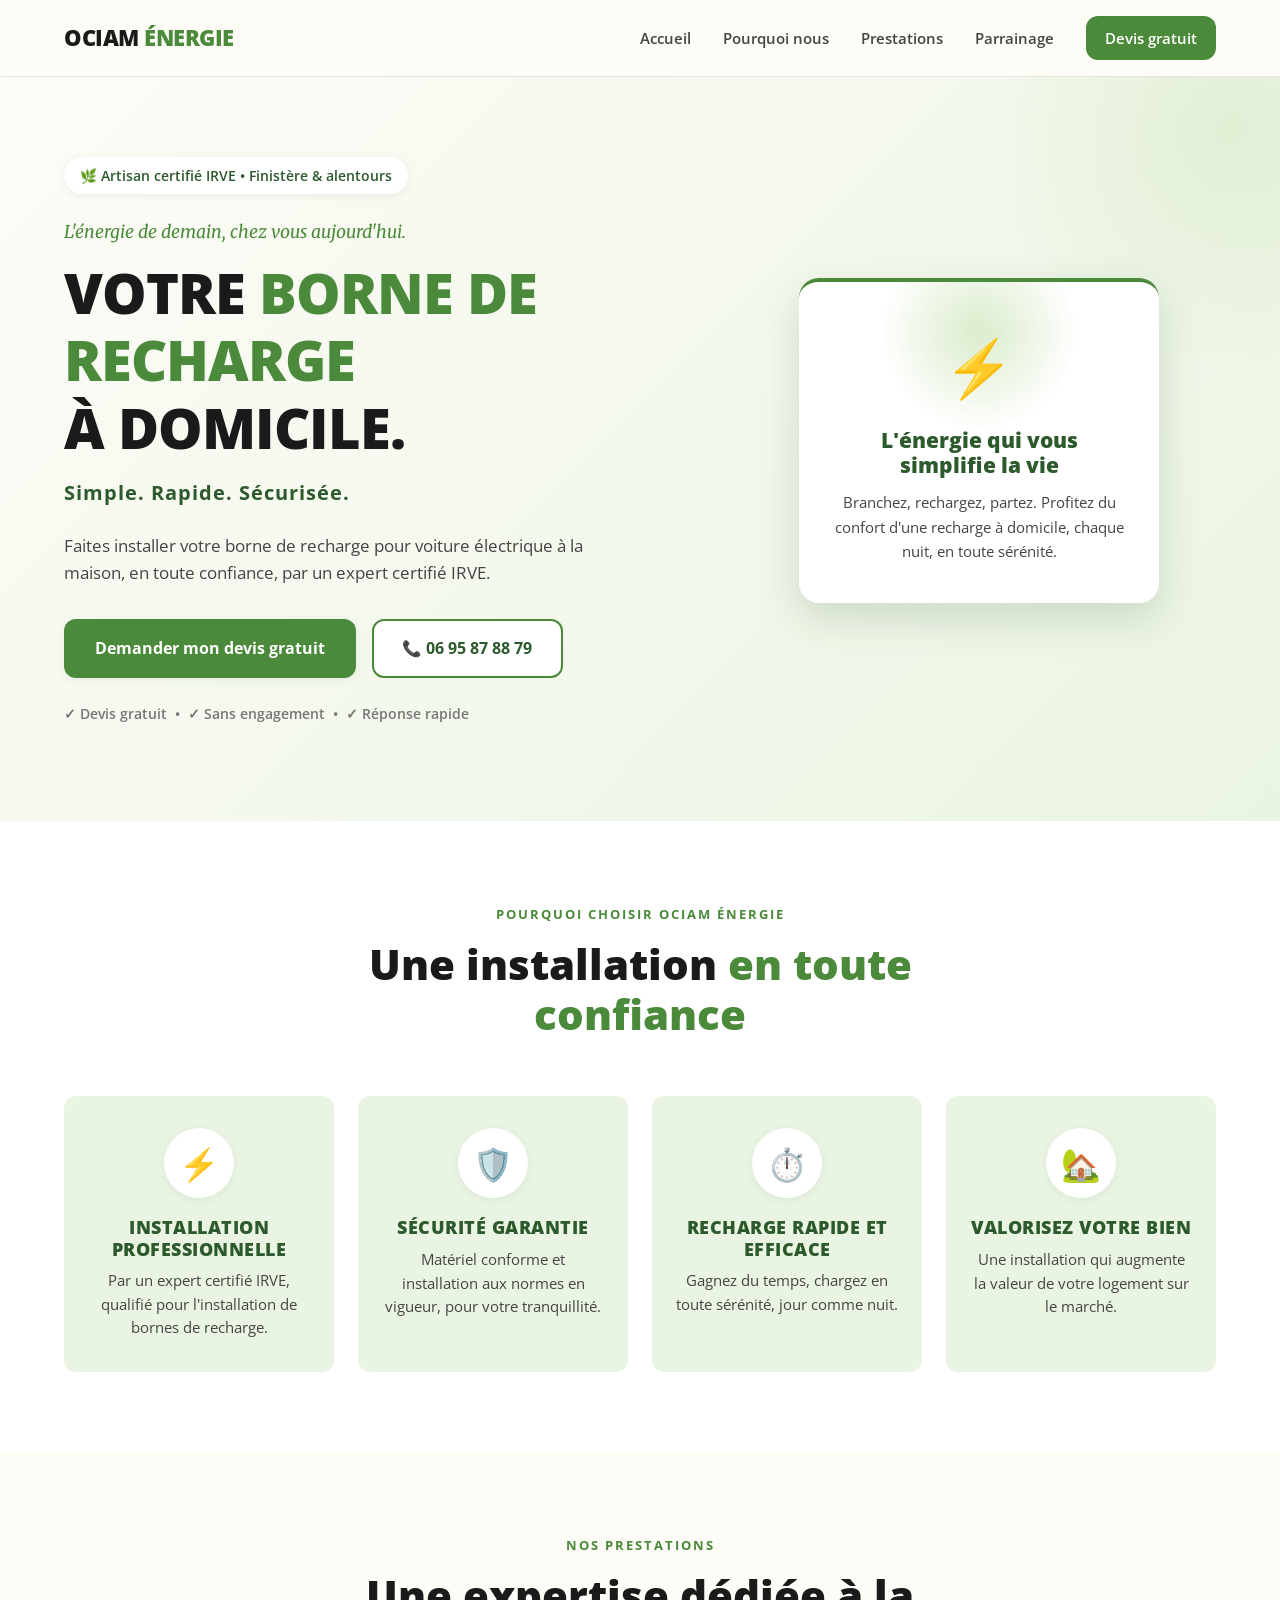
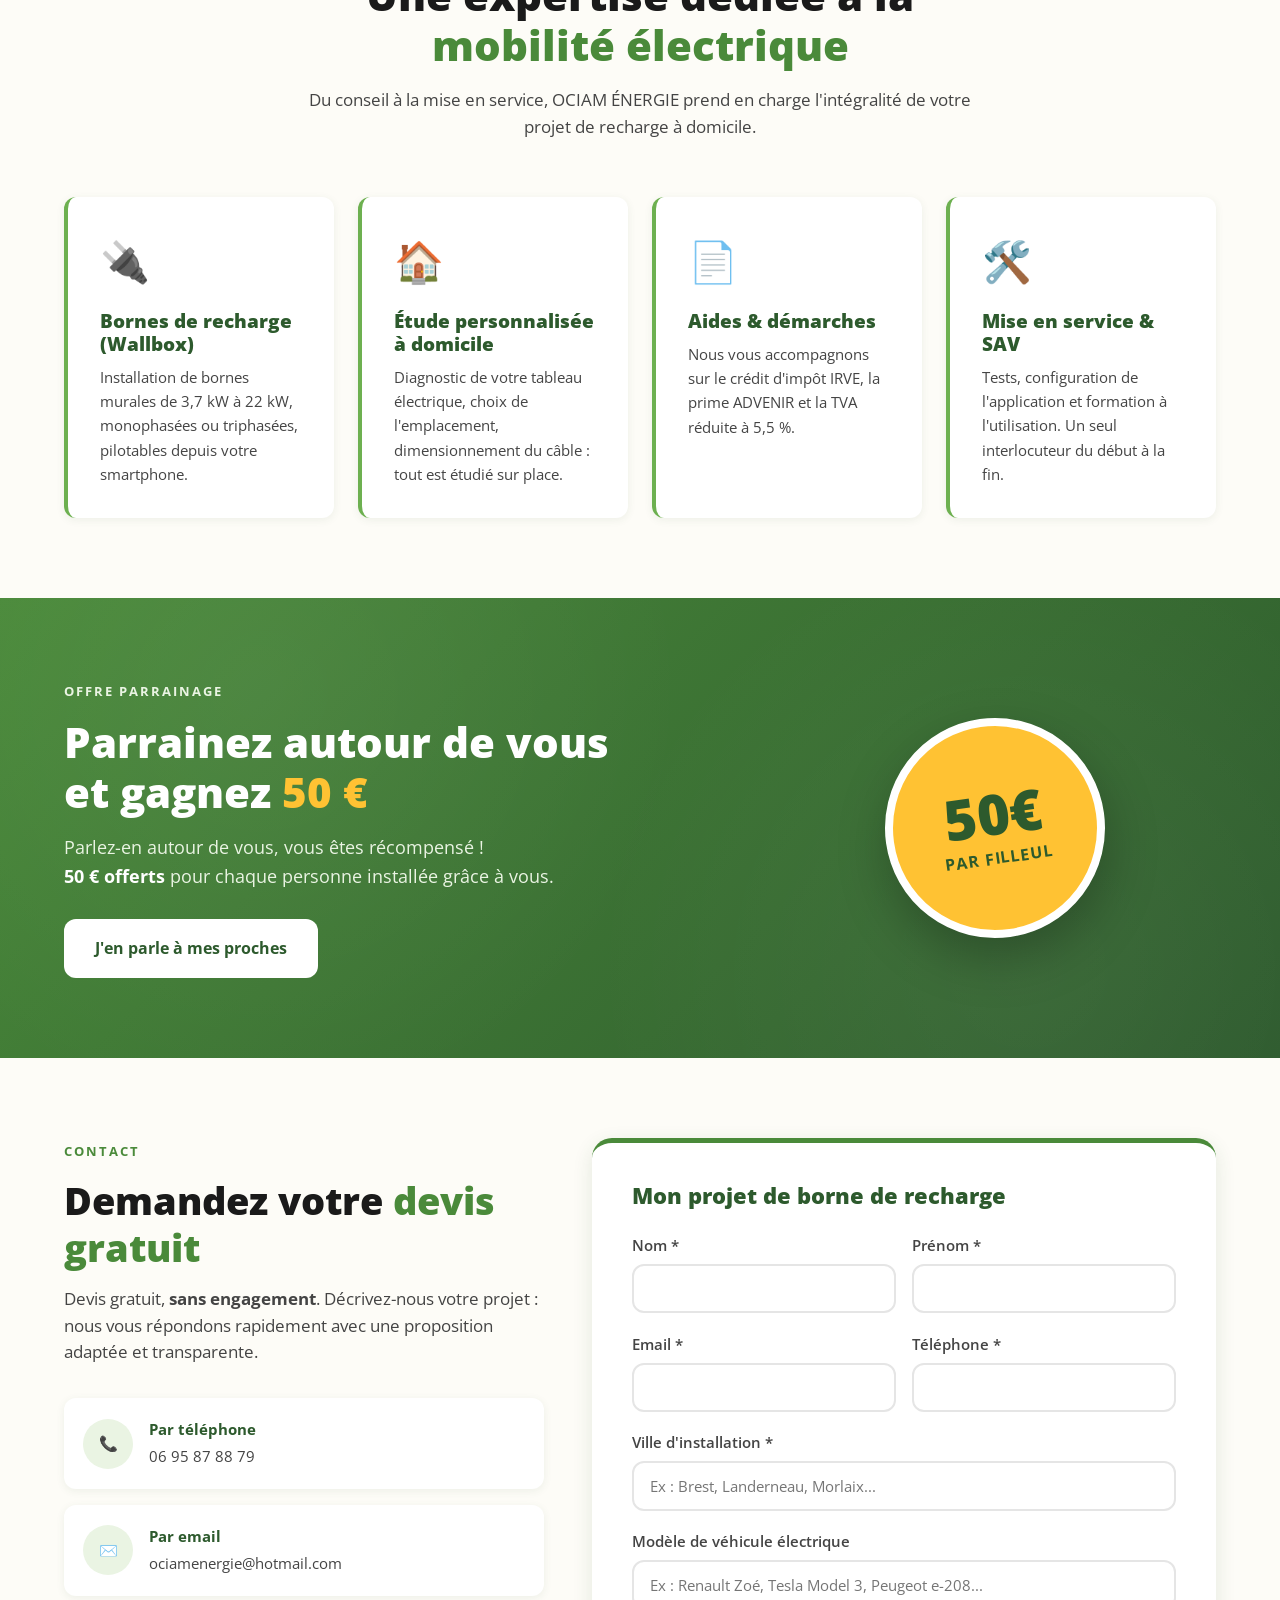
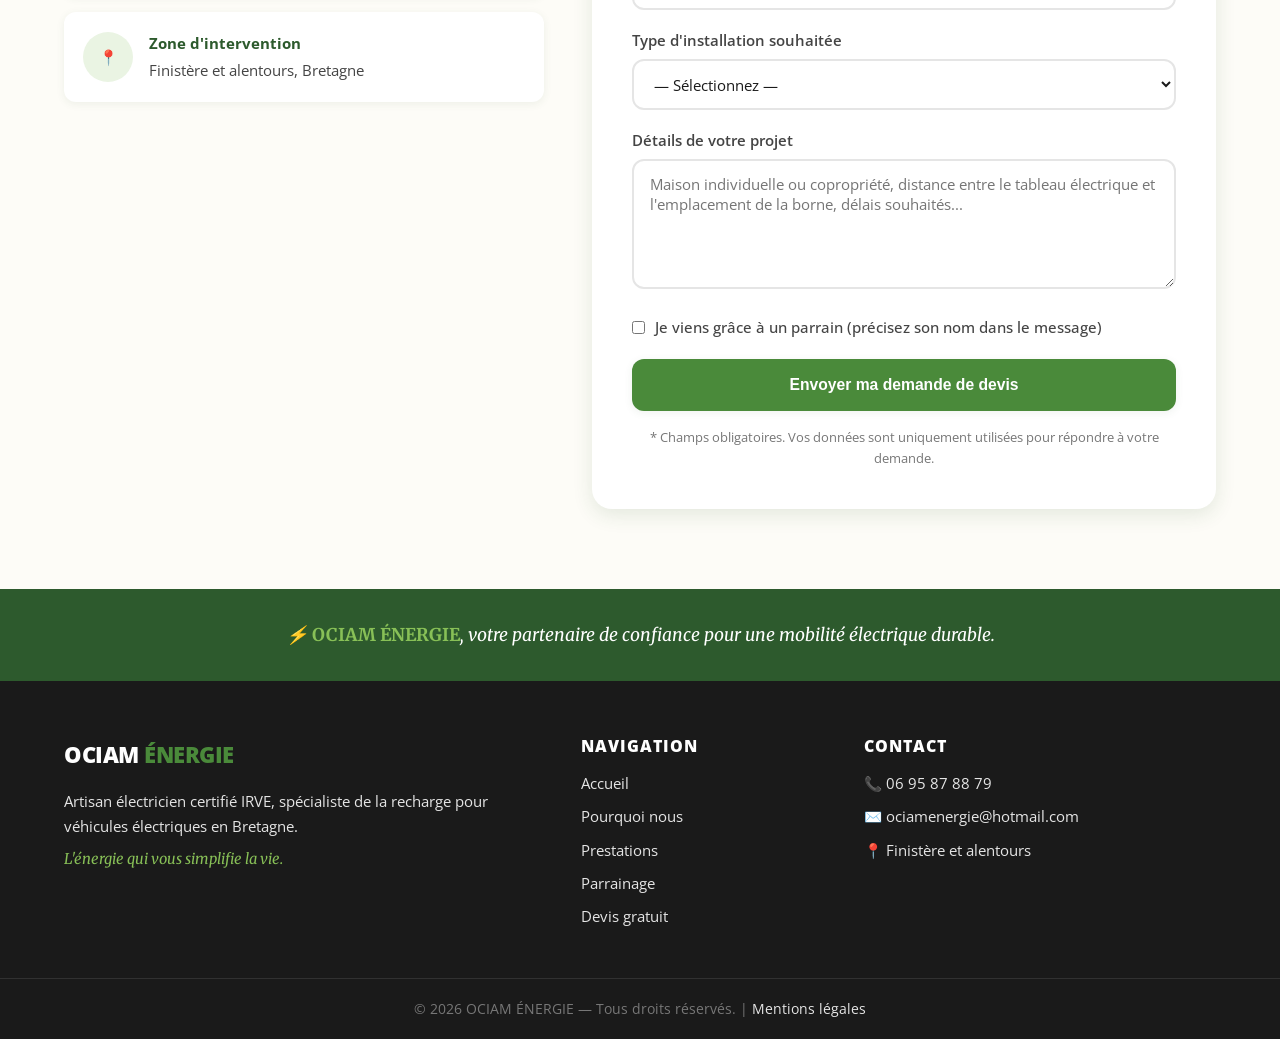
==== index.html @ 4a91a710 "Création du site vitrine OCIAM ÉNERGIE Site one-page pour l'artisan électricien spécialisé bornes de" ====
<!DOCTYPE html>
<html lang="fr">
<head>
    <meta charset="UTF-8">
    <meta name="viewport" content="width=device-width, initial-scale=1.0">
    <title>OCIAM ÉNERGIE - Installation de bornes de recharge à domicile | Finistère</title>
    <meta name="description" content="OCIAM ÉNERGIE, artisan électricien certifié IRVE en Bretagne (Finistère). Installation de bornes de recharge pour véhicules électriques à domicile. Devis gratuit sans engagement.">
    <meta name="keywords" content="borne de recharge, voiture électrique, IRVE, électricien, Bretagne, Finistère, particulier, installation, devis, OCIAM">
    <link rel="stylesheet" href="styles.css">
    <link rel="preconnect" href="https://fonts.googleapis.com">
    <link rel="preconnect" href="https://fonts.gstatic.com" crossorigin>
    <link href="https://fonts.googleapis.com/css2?family=Merriweather:ital,wght@0,700;1,400&family=Open+Sans:wght@400;600;700;800&display=swap" rel="stylesheet">
</head>
<body>

    <header class="header">
        <div class="container header-container">
            <a href="#accueil" class="logo">
                <span class="logo-text">OCIAM <span class="logo-accent">ÉNERGIE</span></span>
            </a>
            <nav class="nav">
                <a href="#accueil">Accueil</a>
                <a href="#avantages">Pourquoi nous</a>
                <a href="#services">Prestations</a>
                <a href="#parrainage">Parrainage</a>
                <a href="#devis" class="nav-cta">Devis gratuit</a>
            </nav>
        </div>
    </header>

    <section id="accueil" class="hero">
        <div class="container hero-container">
            <div class="hero-content">
                <span class="hero-tag">🌿 Artisan certifié IRVE • Finistère & alentours</span>
                <p class="hero-baseline">L'énergie de demain, chez vous aujourd'hui.</p>
                <h1>Votre <span class="highlight">borne de recharge</span><br>à domicile.</h1>
                <p class="hero-tagline"><strong>Simple. Rapide. Sécurisée.</strong></p>
                <p class="hero-subtitle">
                    Faites installer votre borne de recharge pour voiture électrique
                    à la maison, en toute confiance, par un expert certifié IRVE.
                </p>
                <div class="hero-buttons">
                    <a href="#devis" class="btn btn-primary">Demander mon devis gratuit</a>
                    <a href="tel:+33695878879" class="btn btn-secondary">📞 06 95 87 88 79</a>
                </div>
                <p class="hero-note">✓ Devis gratuit &nbsp;•&nbsp; ✓ Sans engagement &nbsp;•&nbsp; ✓ Réponse rapide</p>
            </div>
            <div class="hero-visual">
                <div class="hero-card">
                    <div class="hero-card-glow"></div>
                    <div class="hero-card-icon">⚡</div>
                    <h3>L'énergie qui vous simplifie la vie</h3>
                    <p>Branchez, rechargez, partez. Profitez du confort d'une recharge à domicile, chaque nuit, en toute sérénité.</p>
                </div>
            </div>
        </div>
    </section>

    <section id="avantages" class="avantages">
        <div class="container">
            <div class="section-header">
                <span class="section-overline">Pourquoi choisir OCIAM ÉNERGIE</span>
                <h2>Une installation <span class="highlight">en toute confiance</span></h2>
            </div>
            <div class="avantages-grid">
                <article class="avantage-card">
                    <div class="avantage-icon">⚡</div>
                    <h3>Installation professionnelle</h3>
                    <p>Par un expert certifié IRVE, qualifié pour l'installation de bornes de recharge.</p>
                </article>
                <article class="avantage-card">
                    <div class="avantage-icon">🛡️</div>
                    <h3>Sécurité garantie</h3>
                    <p>Matériel conforme et installation aux normes en vigueur, pour votre tranquillité.</p>
                </article>
                <article class="avantage-card">
                    <div class="avantage-icon">⏱️</div>
                    <h3>Recharge rapide et efficace</h3>
                    <p>Gagnez du temps, chargez en toute sérénité, jour comme nuit.</p>
                </article>
                <article class="avantage-card">
                    <div class="avantage-icon">🏡</div>
                    <h3>Valorisez votre bien</h3>
                    <p>Une installation qui augmente la valeur de votre logement sur le marché.</p>
                </article>
            </div>
        </div>
    </section>

    <section id="services" class="services">
        <div class="container">
            <div class="section-header">
                <span class="section-overline">Nos prestations</span>
                <h2>Une expertise dédiée à la <span class="highlight">mobilité électrique</span></h2>
                <p>Du conseil à la mise en service, OCIAM ÉNERGIE prend en charge l'intégralité de votre projet de recharge à domicile.</p>
            </div>

            <div class="services-grid">
                <article class="service-card">
                    <div class="service-icon">🔌</div>
                    <h3>Bornes de recharge (Wallbox)</h3>
                    <p>Installation de bornes murales de 3,7 kW à 22 kW, monophasées ou triphasées, pilotables depuis votre smartphone.</p>
                </article>
                <article class="service-card">
                    <div class="service-icon">🏠</div>
                    <h3>Étude personnalisée à domicile</h3>
                    <p>Diagnostic de votre tableau électrique, choix de l'emplacement, dimensionnement du câble : tout est étudié sur place.</p>
                </article>
                <article class="service-card">
                    <div class="service-icon">📄</div>
                    <h3>Aides & démarches</h3>
                    <p>Nous vous accompagnons sur le crédit d'impôt IRVE, la prime ADVENIR et la TVA réduite à 5,5 %.</p>
                </article>
                <article class="service-card">
                    <div class="service-icon">🛠️</div>
                    <h3>Mise en service & SAV</h3>
                    <p>Tests, configuration de l'application et formation à l'utilisation. Un seul interlocuteur du début à la fin.</p>
                </article>
            </div>
        </div>
    </section>

    <section id="parrainage" class="parrainage">
        <div class="container parrainage-container">
            <div class="parrainage-content">
                <span class="section-overline light">Offre parrainage</span>
                <h2>Parrainez autour de vous<br>et gagnez <span class="highlight-yellow">50 €</span></h2>
                <p>Parlez-en autour de vous, vous êtes récompensé !<br>
                   <strong>50 € offerts</strong> pour chaque personne installée grâce à vous.</p>
                <a href="#devis" class="btn btn-light">J'en parle à mes proches</a>
            </div>
            <div class="parrainage-badge">
                <div class="badge-circle">
                    <span class="badge-amount">50€</span>
                    <span class="badge-label">par filleul</span>
                </div>
            </div>
        </div>
    </section>

    <section id="devis" class="devis">
        <div class="container devis-container">
            <div class="devis-info">
                <span class="section-overline">Contact</span>
                <h2>Demandez votre <span class="highlight">devis gratuit</span></h2>
                <p>Devis gratuit, <strong>sans engagement</strong>. Décrivez-nous votre projet : nous vous répondons rapidement avec une proposition adaptée et transparente.</p>

                <div class="contact-direct">
                    <a href="tel:+33695878879" class="contact-line">
                        <span class="contact-icon">📞</span>
                        <div>
                            <strong>Par téléphone</strong>
                            <span>06 95 87 88 79</span>
                        </div>
                    </a>
                    <a href="mailto:ociamenergie@hotmail.com" class="contact-line">
                        <span class="contact-icon">✉️</span>
                        <div>
                            <strong>Par email</strong>
                            <span>ociamenergie@hotmail.com</span>
                        </div>
                    </a>
                    <div class="contact-line">
                        <span class="contact-icon">📍</span>
                        <div>
                            <strong>Zone d'intervention</strong>
                            <span>Finistère et alentours, Bretagne</span>
                        </div>
                    </div>
                </div>
            </div>

            <form class="devis-form" action="https://formspree.io/f/VOTRE_ID_FORMSPREE" method="POST">
                <h3>Mon projet de borne de recharge</h3>

                <div class="form-row">
                    <div class="form-group">
                        <label for="nom">Nom *</label>
                        <input type="text" id="nom" name="nom" required>
                    </div>
                    <div class="form-group">
                        <label for="prenom">Prénom *</label>
                        <input type="text" id="prenom" name="prenom" required>
                    </div>
                </div>

                <div class="form-row">
                    <div class="form-group">
                        <label for="email">Email *</label>
                        <input type="email" id="email" name="email" required>
                    </div>
                    <div class="form-group">
                        <label for="telephone">Téléphone *</label>
                        <input type="tel" id="telephone" name="telephone" required>
                    </div>
                </div>

                <div class="form-group">
                    <label for="ville">Ville d'installation *</label>
                    <input type="text" id="ville" name="ville" placeholder="Ex : Brest, Landerneau, Morlaix..." required>
                </div>

                <div class="form-group">
                    <label for="vehicule">Modèle de véhicule électrique</label>
                    <input type="text" id="vehicule" name="vehicule" placeholder="Ex : Renault Zoé, Tesla Model 3, Peugeot e-208...">
                </div>

                <div class="form-group">
                    <label for="type">Type d'installation souhaitée</label>
                    <select id="type" name="type">
                        <option value="">— Sélectionnez —</option>
                        <option value="wallbox">Borne murale (wallbox)</option>
                        <option value="prise">Prise renforcée</option>
                        <option value="solaire">Couplage solaire / photovoltaïque</option>
                        <option value="ne-sais-pas">Je ne sais pas, conseillez-moi</option>
                    </select>
                </div>

                <div class="form-group">
                    <label for="message">Détails de votre projet</label>
                    <textarea id="message" name="message" rows="5" placeholder="Maison individuelle ou copropriété, distance entre le tableau électrique et l'emplacement de la borne, délais souhaités..."></textarea>
                </div>

                <div class="form-group form-check">
                    <input type="checkbox" id="parrainage" name="parrainage">
                    <label for="parrainage">Je viens grâce à un parrain (précisez son nom dans le message)</label>
                </div>

                <button type="submit" class="btn btn-primary btn-block">Envoyer ma demande de devis</button>
                <p class="form-note">* Champs obligatoires. Vos données sont uniquement utilisées pour répondre à votre demande.</p>
            </form>
        </div>
    </section>

    <section class="signature">
        <div class="container">
            <p>⚡ <strong>OCIAM ÉNERGIE</strong>, votre partenaire de confiance pour une mobilité électrique durable.</p>
        </div>
    </section>

    <footer class="footer">
        <div class="container footer-container">
            <div class="footer-brand">
                <a href="#accueil" class="logo">
                    <span class="logo-text">OCIAM <span class="logo-accent">ÉNERGIE</span></span>
                </a>
                <p>Artisan électricien certifié IRVE, spécialiste de la recharge pour véhicules électriques en Bretagne.</p>
                <p class="footer-baseline"><em>L'énergie qui vous simplifie la vie.</em></p>
            </div>
            <div class="footer-col">
                <h4>Navigation</h4>
                <a href="#accueil">Accueil</a>
                <a href="#avantages">Pourquoi nous</a>
                <a href="#services">Prestations</a>
                <a href="#parrainage">Parrainage</a>
                <a href="#devis">Devis gratuit</a>
            </div>
            <div class="footer-col">
                <h4>Contact</h4>
                <a href="tel:+33695878879">📞 06 95 87 88 79</a>
                <a href="mailto:ociamenergie@hotmail.com">✉️ ociamenergie@hotmail.com</a>
                <span>📍 Finistère et alentours</span>
            </div>
        </div>
        <div class="footer-bottom">
            <div class="container">
                <p>© <span id="year"></span> OCIAM ÉNERGIE — Tous droits réservés. | <a href="#">Mentions légales</a></p>
            </div>
        </div>
    </footer>

    <script>
        document.getElementById('year').textContent = new Date().getFullYear();

        document.querySelectorAll('a[href^="#"]').forEach(anchor => {
            anchor.addEventListener('click', function (e) {
                const target = document.querySelector(this.getAttribute('href'));
                if (target) {
                    e.preventDefault();
                    target.scrollIntoView({ behavior: 'smooth', block: 'start' });
                }
            });
        });
    </script>
</body>
</html>
---- styles.css ----
/* ============================================
   OCIAM ÉNERGIE - Feuille de style
   Palette inspirée de la pub : vert nature & blanc
   ============================================ */

:root {
    --green-dark: #2d5a2d;
    --green: #4a8a3a;
    --green-light: #6db050;
    --green-pale: #eaf4e3;
    --green-accent: #88c057;
    --yellow: #ffc233;
    --dark: #1a1a1a;
    --gray-dark: #444;
    --gray: #777;
    --gray-light: #e5e5e5;
    --bg: #fdfcf7;
    --white: #ffffff;
    --shadow-sm: 0 2px 8px rgba(45, 90, 45, 0.08);
    --shadow-md: 0 6px 20px rgba(45, 90, 45, 0.12);
    --shadow-lg: 0 15px 40px rgba(45, 90, 45, 0.18);
    --radius: 12px;
    --radius-lg: 20px;
    --transition: 0.25s ease;
}

* {
    margin: 0;
    padding: 0;
    box-sizing: border-box;
}

html {
    scroll-behavior: smooth;
}

body {
    font-family: 'Open Sans', -apple-system, BlinkMacSystemFont, sans-serif;
    color: var(--dark);
    background: var(--bg);
    line-height: 1.6;
    -webkit-font-smoothing: antialiased;
}

.container {
    max-width: 1200px;
    margin: 0 auto;
    padding: 0 1.5rem;
}

h1, h2, h3, h4 {
    font-family: 'Open Sans', sans-serif;
    font-weight: 800;
    line-height: 1.2;
    color: var(--dark);
}

a {
    color: var(--green);
    text-decoration: none;
    transition: color var(--transition);
}

.highlight {
    color: var(--green);
}

.highlight-yellow {
    color: var(--yellow);
}

.section-overline {
    display: inline-block;
    text-transform: uppercase;
    letter-spacing: 2px;
    font-size: 0.8rem;
    font-weight: 700;
    color: var(--green);
    margin-bottom: 1rem;
}

.section-overline.light {
    color: var(--green-pale);
}

/* ============ BUTTONS ============ */
.btn {
    display: inline-block;
    padding: 0.95rem 1.8rem;
    border-radius: var(--radius);
    font-weight: 700;
    font-size: 0.98rem;
    text-decoration: none;
    cursor: pointer;
    transition: all var(--transition);
    border: 2px solid transparent;
    text-align: center;
}

.btn-primary {
    background: var(--green);
    color: var(--white);
    box-shadow: var(--shadow-sm);
}

.btn-primary:hover {
    background: var(--green-dark);
    transform: translateY(-2px);
    box-shadow: var(--shadow-md);
    color: var(--white);
}

.btn-secondary {
    background: var(--white);
    color: var(--green-dark);
    border-color: var(--green);
}

.btn-secondary:hover {
    background: var(--green-pale);
    transform: translateY(-2px);
}

.btn-light {
    background: var(--white);
    color: var(--green-dark);
}

.btn-light:hover {
    background: var(--bg);
    transform: translateY(-2px);
}

.btn-block {
    display: block;
    width: 100%;
}

/* ============ HEADER ============ */
.header {
    position: sticky;
    top: 0;
    z-index: 100;
    background: rgba(253, 252, 247, 0.95);
    backdrop-filter: blur(10px);
    border-bottom: 1px solid var(--gray-light);
}

.header-container {
    display: flex;
    justify-content: space-between;
    align-items: center;
    padding-top: 1rem;
    padding-bottom: 1rem;
}

.logo {
    display: flex;
    align-items: center;
    gap: 0.5rem;
    text-decoration: none;
    color: var(--dark);
}

.logo-text {
    font-size: 1.4rem;
    font-weight: 800;
    letter-spacing: -0.5px;
}

.logo-accent {
    color: var(--green);
}

.nav {
    display: flex;
    align-items: center;
    gap: 2rem;
}

.nav a {
    color: var(--gray-dark);
    font-weight: 600;
    font-size: 0.95rem;
}

.nav a:hover {
    color: var(--green);
}

.nav-cta {
    background: var(--green);
    color: var(--white) !important;
    padding: 0.6rem 1.2rem;
    border-radius: var(--radius);
}

.nav-cta:hover {
    background: var(--green-dark);
    color: var(--white) !important;
}

/* ============ HERO ============ */
.hero {
    padding: 5rem 0 6rem;
    background: linear-gradient(135deg, var(--bg) 0%, var(--green-pale) 100%);
    position: relative;
    overflow: hidden;
}

.hero::before {
    content: '';
    position: absolute;
    top: -200px;
    right: -200px;
    width: 500px;
    height: 500px;
    background: radial-gradient(circle, rgba(136, 192, 87, 0.15), transparent 70%);
    border-radius: 50%;
}

.hero-container {
    display: grid;
    grid-template-columns: 1.3fr 1fr;
    gap: 4rem;
    align-items: center;
    position: relative;
    z-index: 1;
}

.hero-tag {
    display: inline-block;
    background: var(--white);
    color: var(--green-dark);
    padding: 0.5rem 1rem;
    border-radius: 50px;
    font-size: 0.85rem;
    font-weight: 600;
    box-shadow: var(--shadow-sm);
    margin-bottom: 1.5rem;
}

.hero-baseline {
    font-family: 'Merriweather', serif;
    font-style: italic;
    color: var(--green);
    font-size: 1.1rem;
    margin-bottom: 0.8rem;
}

.hero h1 {
    font-size: clamp(2.2rem, 5vw, 3.5rem);
    margin-bottom: 1rem;
    text-transform: uppercase;
    letter-spacing: -1px;
}

.hero-tagline {
    font-size: 1.25rem;
    color: var(--green-dark);
    margin-bottom: 1.5rem;
    letter-spacing: 1px;
}

.hero-subtitle {
    font-size: 1.05rem;
    color: var(--gray-dark);
    margin-bottom: 2rem;
    max-width: 540px;
}

.hero-buttons {
    display: flex;
    gap: 1rem;
    flex-wrap: wrap;
    margin-bottom: 1.5rem;
}

.hero-note {
    font-size: 0.9rem;
    color: var(--gray);
    font-weight: 600;
}

.hero-visual {
    display: flex;
    justify-content: center;
}

.hero-card {
    background: var(--white);
    padding: 2.5rem 2rem;
    border-radius: var(--radius-lg);
    box-shadow: var(--shadow-lg);
    text-align: center;
    max-width: 360px;
    position: relative;
    border-top: 4px solid var(--green);
    overflow: hidden;
}

.hero-card-glow {
    position: absolute;
    top: -50px;
    left: 50%;
    transform: translateX(-50%);
    width: 200px;
    height: 200px;
    background: radial-gradient(circle, rgba(136, 192, 87, 0.3), transparent 70%);
    border-radius: 50%;
}

.hero-card-icon {
    font-size: 3.5rem;
    margin-bottom: 1rem;
    position: relative;
}

.hero-card h3 {
    color: var(--green-dark);
    font-size: 1.3rem;
    margin-bottom: 0.8rem;
    position: relative;
}

.hero-card p {
    color: var(--gray-dark);
    font-size: 0.95rem;
    position: relative;
}

/* ============ SECTIONS GENERAL ============ */
section {
    padding: 5rem 0;
}

.section-header {
    text-align: center;
    max-width: 700px;
    margin: 0 auto 3.5rem;
}

.section-header h2 {
    font-size: clamp(1.8rem, 4vw, 2.6rem);
    margin-bottom: 1rem;
}

.section-header p {
    color: var(--gray-dark);
    font-size: 1.05rem;
}

/* ============ AVANTAGES ============ */
.avantages {
    background: var(--white);
}

.avantages-grid {
    display: grid;
    grid-template-columns: repeat(auto-fit, minmax(230px, 1fr));
    gap: 1.5rem;
}

.avantage-card {
    text-align: center;
    padding: 2rem 1.5rem;
    border-radius: var(--radius);
    background: var(--green-pale);
    transition: transform var(--transition), box-shadow var(--transition);
}

.avantage-card:hover {
    transform: translateY(-5px);
    box-shadow: var(--shadow-md);
}

.avantage-icon {
    width: 70px;
    height: 70px;
    margin: 0 auto 1.2rem;
    background: var(--white);
    border-radius: 50%;
    display: flex;
    align-items: center;
    justify-content: center;
    font-size: 2rem;
    box-shadow: var(--shadow-sm);
}

.avantage-card h3 {
    color: var(--green-dark);
    font-size: 1.1rem;
    margin-bottom: 0.6rem;
    text-transform: uppercase;
    letter-spacing: 0.5px;
}

.avantage-card p {
    color: var(--gray-dark);
    font-size: 0.92rem;
}

/* ============ SERVICES ============ */
.services {
    background: var(--bg);
}

.services-grid {
    display: grid;
    grid-template-columns: repeat(auto-fit, minmax(260px, 1fr));
    gap: 1.5rem;
}

.service-card {
    background: var(--white);
    padding: 2rem;
    border-radius: var(--radius);
    box-shadow: var(--shadow-sm);
    transition: transform var(--transition), box-shadow var(--transition);
    border-left: 4px solid var(--green-light);
}

.service-card:hover {
    transform: translateY(-4px);
    box-shadow: var(--shadow-md);
    border-left-color: var(--green);
}

.service-icon {
    font-size: 2.5rem;
    margin-bottom: 1rem;
}

.service-card h3 {
    color: var(--green-dark);
    font-size: 1.2rem;
    margin-bottom: 0.6rem;
}

.service-card p {
    color: var(--gray-dark);
    font-size: 0.95rem;
}

/* ============ PARRAINAGE ============ */
.parrainage {
    background: linear-gradient(135deg, var(--green) 0%, var(--green-dark) 100%);
    color: var(--white);
    position: relative;
    overflow: hidden;
}

.parrainage::before {
    content: '';
    position: absolute;
    top: 0;
    left: 0;
    width: 100%;
    height: 100%;
    background-image: radial-gradient(circle at 20% 20%, rgba(255, 255, 255, 0.05) 0%, transparent 40%),
                      radial-gradient(circle at 80% 80%, rgba(255, 255, 255, 0.05) 0%, transparent 40%);
}

.parrainage-container {
    display: grid;
    grid-template-columns: 1.5fr 1fr;
    gap: 3rem;
    align-items: center;
    position: relative;
}

.parrainage-content h2 {
    color: var(--white);
    font-size: clamp(1.8rem, 4vw, 2.6rem);
    margin-bottom: 1rem;
}

.parrainage-content p {
    color: var(--green-pale);
    font-size: 1.1rem;
    margin-bottom: 1.8rem;
}

.parrainage-content strong {
    color: var(--white);
}

.parrainage-badge {
    display: flex;
    justify-content: center;
}

.badge-circle {
    width: 220px;
    height: 220px;
    background: var(--yellow);
    border-radius: 50%;
    display: flex;
    flex-direction: column;
    align-items: center;
    justify-content: center;
    color: var(--green-dark);
    box-shadow: 0 20px 50px rgba(0, 0, 0, 0.25);
    transform: rotate(-8deg);
    transition: transform var(--transition);
    border: 8px solid var(--white);
}

.badge-circle:hover {
    transform: rotate(0deg) scale(1.05);
}

.badge-amount {
    font-size: 3.5rem;
    font-weight: 800;
    line-height: 1;
}

.badge-label {
    font-size: 1rem;
    font-weight: 700;
    text-transform: uppercase;
    letter-spacing: 1px;
    margin-top: 0.3rem;
}

/* ============ DEVIS ============ */
.devis {
    background: var(--bg);
}

.devis-container {
    display: grid;
    grid-template-columns: 1fr 1.3fr;
    gap: 3rem;
    align-items: start;
}

.devis-info h2 {
    font-size: clamp(1.8rem, 4vw, 2.4rem);
    margin-bottom: 1rem;
}

.devis-info > p {
    color: var(--gray-dark);
    margin-bottom: 2rem;
    font-size: 1.05rem;
}

.contact-direct {
    display: flex;
    flex-direction: column;
    gap: 1rem;
}

.contact-line {
    display: flex;
    align-items: center;
    gap: 1rem;
    padding: 1.2rem;
    background: var(--white);
    border-radius: var(--radius);
    box-shadow: var(--shadow-sm);
    color: var(--dark);
    transition: transform var(--transition), box-shadow var(--transition);
}

a.contact-line:hover {
    transform: translateX(5px);
    box-shadow: var(--shadow-md);
    color: var(--green-dark);
}

.contact-icon {
    font-size: 1.6rem;
    width: 50px;
    height: 50px;
    background: var(--green-pale);
    border-radius: 50%;
    display: flex;
    align-items: center;
    justify-content: center;
    flex-shrink: 0;
}

.contact-line strong {
    display: block;
    color: var(--green-dark);
    font-size: 0.95rem;
    margin-bottom: 0.15rem;
}

.contact-line span {
    color: var(--gray-dark);
    font-size: 0.95rem;
}

.devis-form {
    background: var(--white);
    padding: 2.5rem;
    border-radius: var(--radius-lg);
    box-shadow: var(--shadow-md);
    border-top: 5px solid var(--green);
}

.devis-form h3 {
    color: var(--green-dark);
    font-size: 1.4rem;
    margin-bottom: 1.5rem;
}

.form-row {
    display: grid;
    grid-template-columns: 1fr 1fr;
    gap: 1rem;
}

.form-group {
    margin-bottom: 1.2rem;
}

.form-group label {
    display: block;
    font-weight: 600;
    margin-bottom: 0.4rem;
    color: var(--gray-dark);
    font-size: 0.92rem;
}

.form-group input,
.form-group select,
.form-group textarea {
    width: 100%;
    padding: 0.8rem 1rem;
    border: 2px solid var(--gray-light);
    border-radius: var(--radius);
    font-family: inherit;
    font-size: 0.95rem;
    background: var(--white);
    color: var(--dark);
    transition: border-color var(--transition), box-shadow var(--transition);
}

.form-group input:focus,
.form-group select:focus,
.form-group textarea:focus {
    outline: none;
    border-color: var(--green);
    box-shadow: 0 0 0 3px rgba(74, 138, 58, 0.15);
}

.form-group textarea {
    resize: vertical;
    min-height: 100px;
}

.form-check {
    display: flex;
    align-items: center;
    gap: 0.6rem;
}

.form-check input {
    width: auto;
    margin: 0;
}

.form-check label {
    margin: 0;
    font-weight: 500;
    cursor: pointer;
}

.form-note {
    margin-top: 1rem;
    font-size: 0.82rem;
    color: var(--gray);
    text-align: center;
}

/* ============ SIGNATURE ============ */
.signature {
    background: var(--green-dark);
    padding: 2rem 0;
    text-align: center;
}

.signature p {
    color: var(--white);
    font-family: 'Merriweather', serif;
    font-style: italic;
    font-size: 1.1rem;
}

.signature strong {
    color: var(--green-accent);
    font-style: normal;
}

/* ============ FOOTER ============ */
.footer {
    background: var(--dark);
    color: var(--gray-light);
    padding-top: 3.5rem;
}

.footer-container {
    display: grid;
    grid-template-columns: 2fr 1fr 1.5fr;
    gap: 3rem;
    padding-bottom: 2.5rem;
}

.footer-brand .logo {
    color: var(--white);
    margin-bottom: 1rem;
}

.footer-brand .logo-text {
    color: var(--white);
}

.footer-brand p {
    color: var(--gray-light);
    font-size: 0.92rem;
    line-height: 1.7;
    margin-bottom: 0.5rem;
}

.footer-baseline {
    color: var(--green-accent) !important;
    font-family: 'Merriweather', serif;
}

.footer-col h4 {
    color: var(--white);
    font-size: 1rem;
    margin-bottom: 1rem;
    text-transform: uppercase;
    letter-spacing: 1px;
}

.footer-col a,
.footer-col span {
    display: block;
    color: var(--gray-light);
    font-size: 0.92rem;
    margin-bottom: 0.6rem;
}

.footer-col a:hover {
    color: var(--green-accent);
}

.footer-bottom {
    border-top: 1px solid rgba(255, 255, 255, 0.1);
    padding: 1.2rem 0;
}

.footer-bottom p {
    font-size: 0.85rem;
    color: var(--gray);
    text-align: center;
}

.footer-bottom a {
    color: var(--gray-light);
}

/* ============ RESPONSIVE ============ */
@media (max-width: 900px) {
    .hero-container,
    .parrainage-container,
    .devis-container {
        grid-template-columns: 1fr;
        gap: 2.5rem;
    }

    .hero-visual,
    .parrainage-badge {
        order: -1;
    }

    .footer-container {
        grid-template-columns: 1fr 1fr;
    }

    .footer-brand {
        grid-column: 1 / -1;
    }
}

@media (max-width: 640px) {
    section {
        padding: 3.5rem 0;
    }

    .hero {
        padding: 3rem 0 4rem;
    }

    .nav {
        gap: 1rem;
    }

    .nav a:not(.nav-cta) {
        display: none;
    }

    .form-row {
        grid-template-columns: 1fr;
        gap: 0;
    }

    .hero-buttons {
        flex-direction: column;
    }

    .hero-buttons .btn {
        width: 100%;
    }

    .devis-form {
        padding: 1.8rem 1.3rem;
    }

    .footer-container {
        grid-template-columns: 1fr;
        gap: 2rem;
    }

    .badge-circle {
        width: 180px;
        height: 180px;
    }

    .badge-amount {
        font-size: 2.8rem;
    }
}
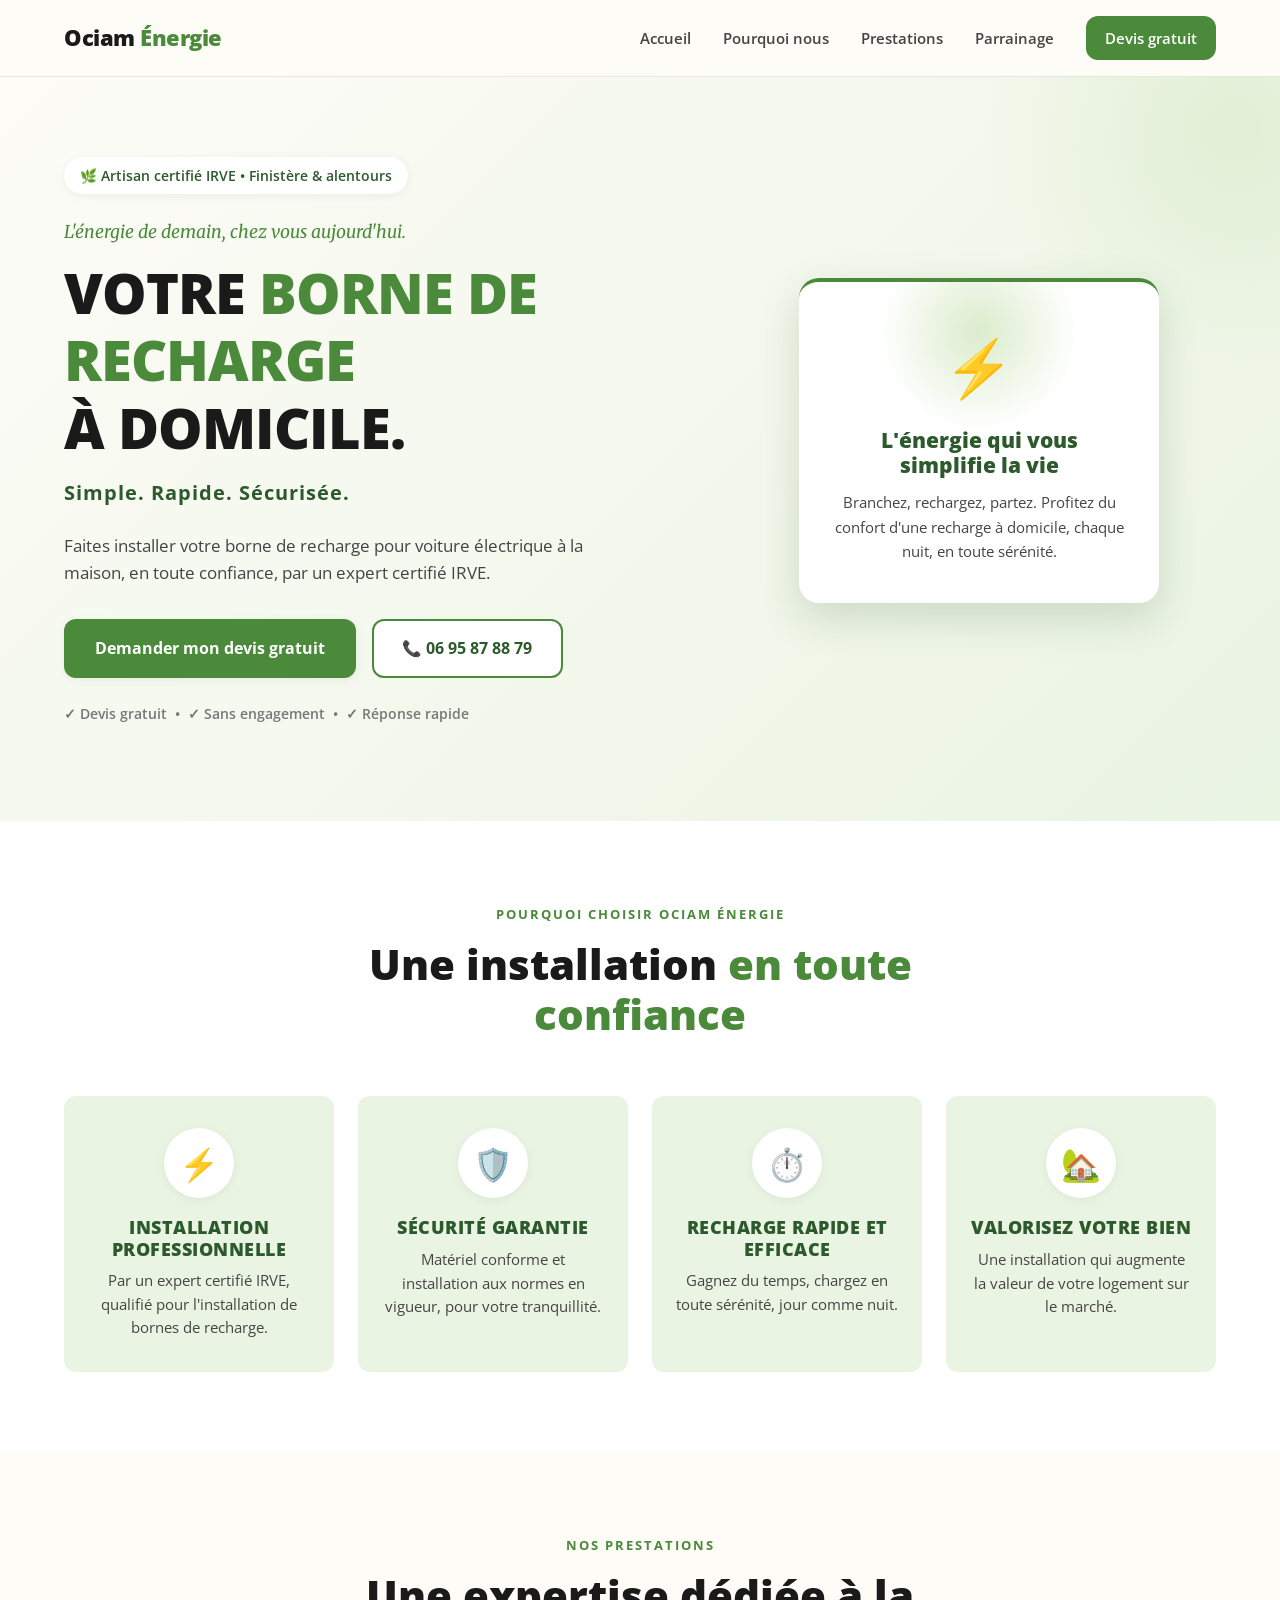
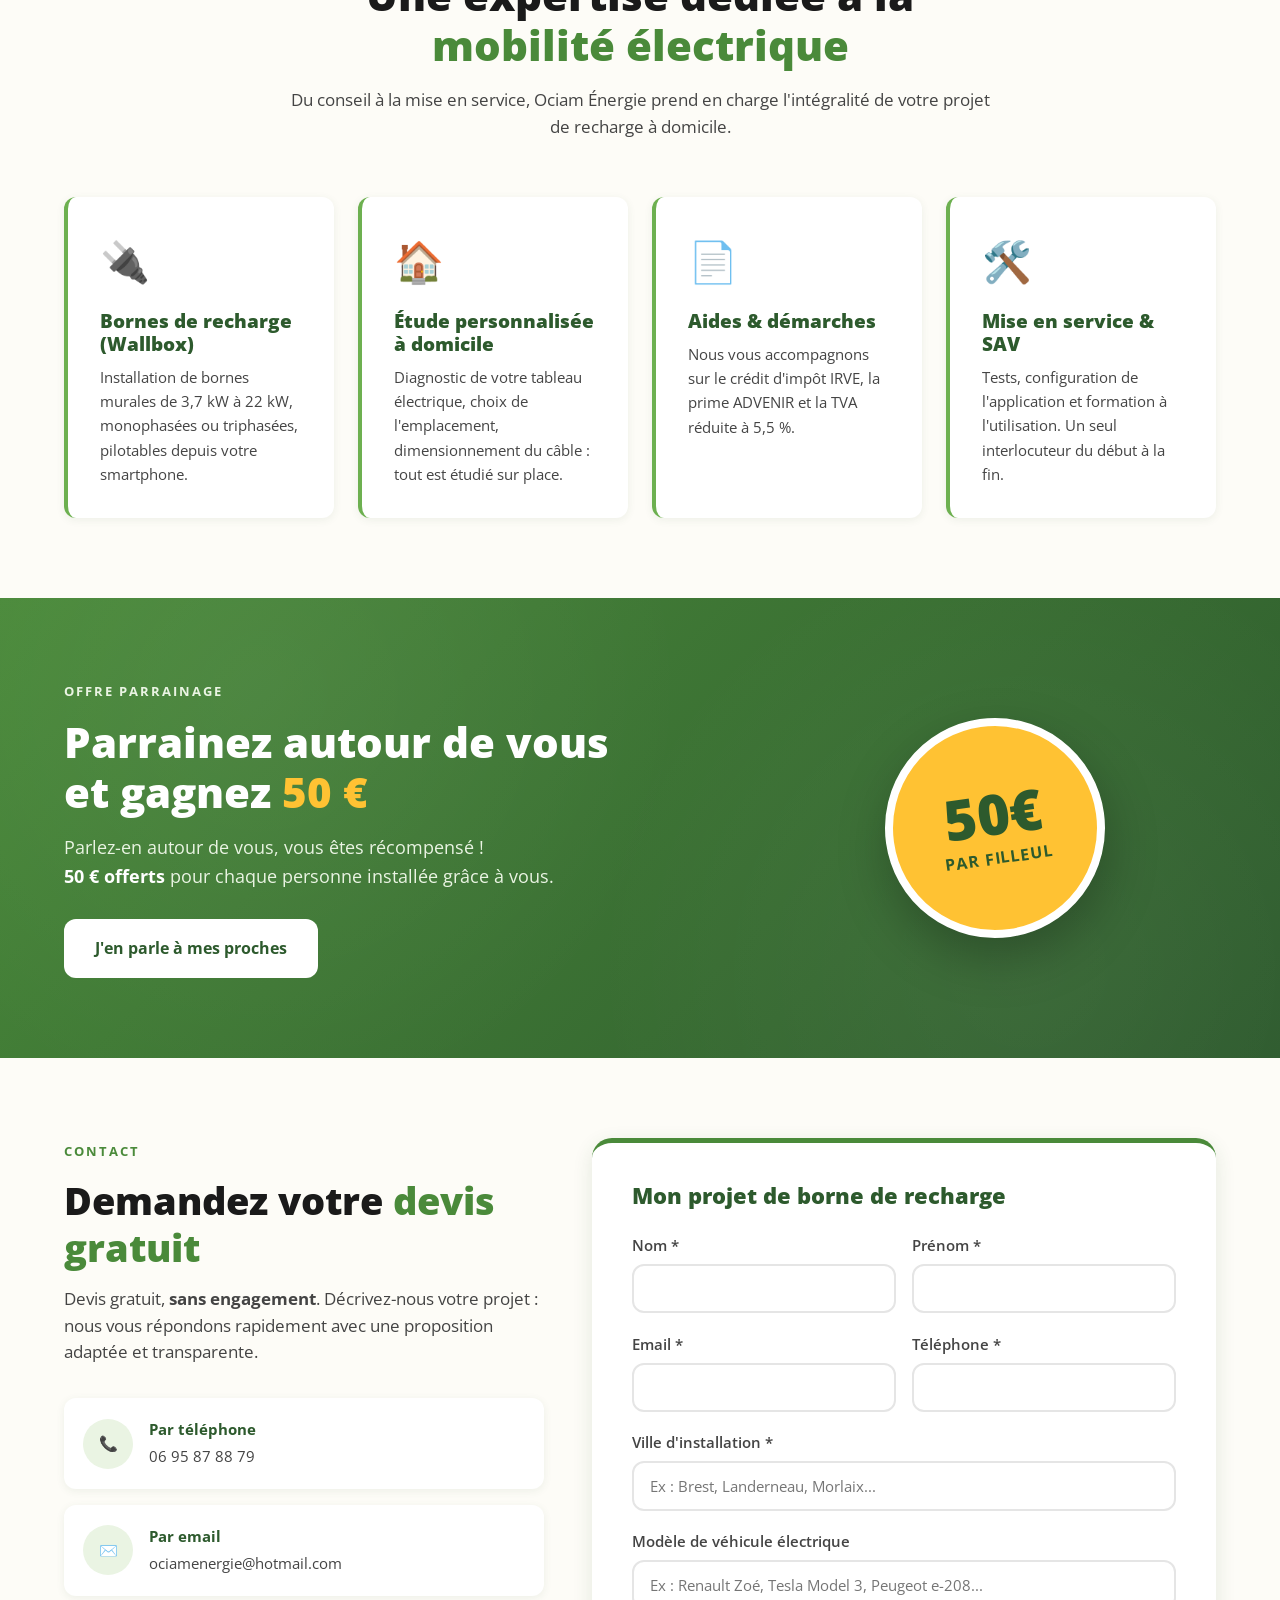
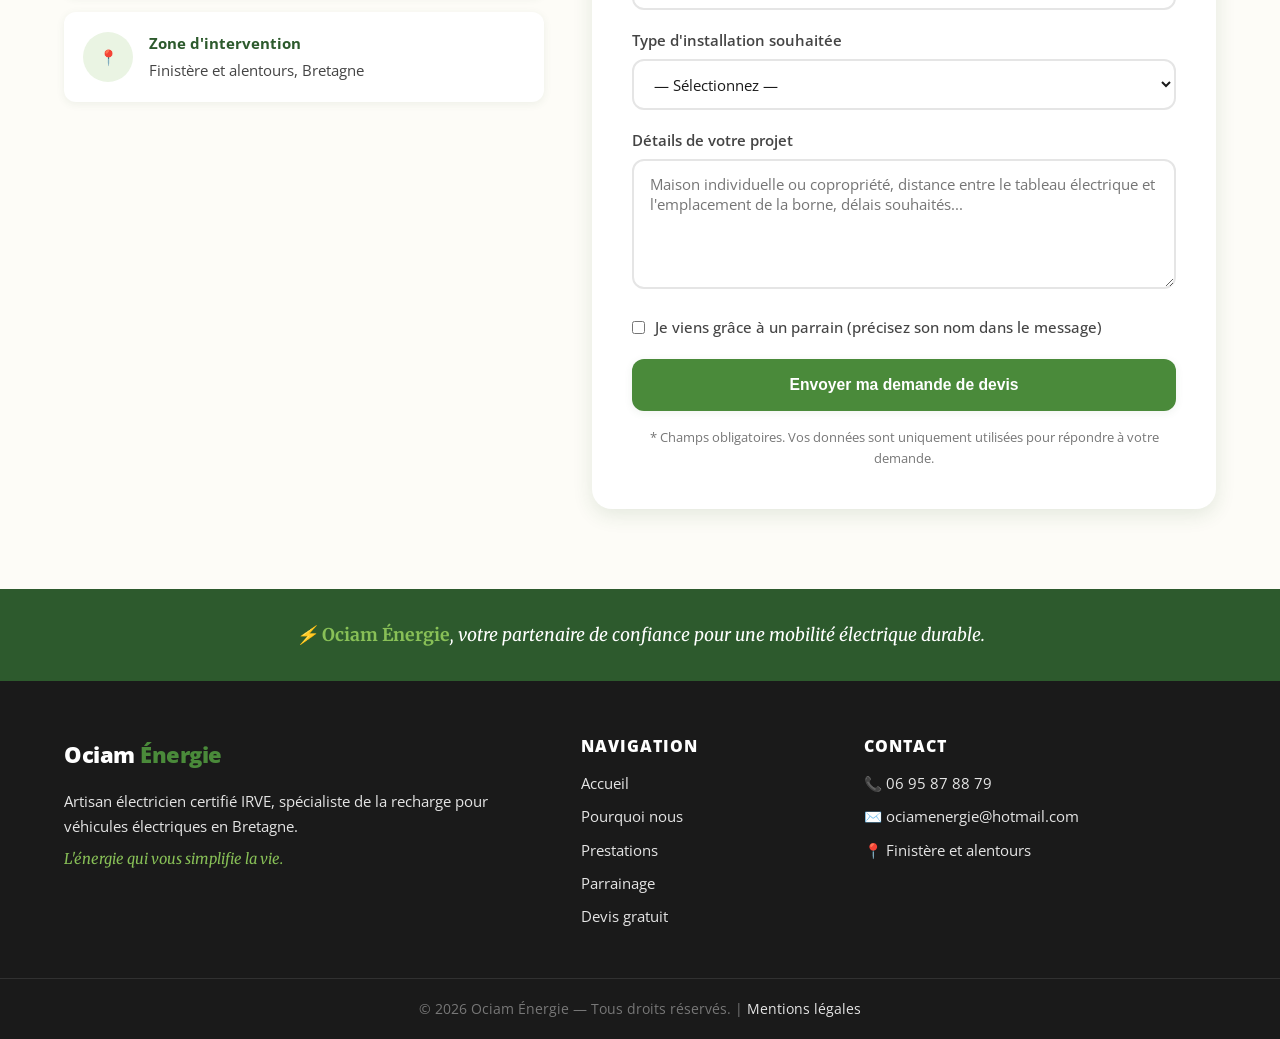
==== commit 305d0638: "Renommer 'OCIAM ÉNERGIE' en 'Ociam Énergie' partout sur le site https://claude.ai/code/session_01Kwy" ====
--- a/index.html
+++ b/index.html
@@ -3,9 +3,9 @@
 <head>
     <meta charset="UTF-8">
     <meta name="viewport" content="width=device-width, initial-scale=1.0">
-    <title>OCIAM ÉNERGIE - Installation de bornes de recharge à domicile | Finistère</title>
-    <meta name="description" content="OCIAM ÉNERGIE, artisan électricien certifié IRVE en Bretagne (Finistère). Installation de bornes de recharge pour véhicules électriques à domicile. Devis gratuit sans engagement.">
-    <meta name="keywords" content="borne de recharge, voiture électrique, IRVE, électricien, Bretagne, Finistère, particulier, installation, devis, OCIAM">
+    <title>Ociam Énergie - Installation de bornes de recharge à domicile | Finistère</title>
+    <meta name="description" content="Ociam Énergie, artisan électricien certifié IRVE en Bretagne (Finistère). Installation de bornes de recharge pour véhicules électriques à domicile. Devis gratuit sans engagement.">
+    <meta name="keywords" content="borne de recharge, voiture électrique, IRVE, électricien, Bretagne, Finistère, particulier, installation, devis, Ociam">
     <link rel="stylesheet" href="styles.css">
     <link rel="preconnect" href="https://fonts.googleapis.com">
     <link rel="preconnect" href="https://fonts.gstatic.com" crossorigin>
@@ -16,7 +16,7 @@
     <header class="header">
         <div class="container header-container">
             <a href="#accueil" class="logo">
-                <span class="logo-text">OCIAM <span class="logo-accent">ÉNERGIE</span></span>
+                <span class="logo-text">Ociam <span class="logo-accent">Énergie</span></span>
             </a>
             <nav class="nav">
                 <a href="#accueil">Accueil</a>
@@ -59,7 +59,7 @@
     <section id="avantages" class="avantages">
         <div class="container">
             <div class="section-header">
-                <span class="section-overline">Pourquoi choisir OCIAM ÉNERGIE</span>
+                <span class="section-overline">Pourquoi choisir Ociam Énergie</span>
                 <h2>Une installation <span class="highlight">en toute confiance</span></h2>
             </div>
             <div class="avantages-grid">
@@ -92,7 +92,7 @@
             <div class="section-header">
                 <span class="section-overline">Nos prestations</span>
                 <h2>Une expertise dédiée à la <span class="highlight">mobilité électrique</span></h2>
-                <p>Du conseil à la mise en service, OCIAM ÉNERGIE prend en charge l'intégralité de votre projet de recharge à domicile.</p>
+                <p>Du conseil à la mise en service, Ociam Énergie prend en charge l'intégralité de votre projet de recharge à domicile.</p>
             </div>
 
             <div class="services-grid">
@@ -234,7 +234,7 @@
 
     <section class="signature">
         <div class="container">
-            <p>⚡ <strong>OCIAM ÉNERGIE</strong>, votre partenaire de confiance pour une mobilité électrique durable.</p>
+            <p>⚡ <strong>Ociam Énergie</strong>, votre partenaire de confiance pour une mobilité électrique durable.</p>
         </div>
     </section>
 
@@ -242,7 +242,7 @@
         <div class="container footer-container">
             <div class="footer-brand">
                 <a href="#accueil" class="logo">
-                    <span class="logo-text">OCIAM <span class="logo-accent">ÉNERGIE</span></span>
+                    <span class="logo-text">Ociam <span class="logo-accent">Énergie</span></span>
                 </a>
                 <p>Artisan électricien certifié IRVE, spécialiste de la recharge pour véhicules électriques en Bretagne.</p>
                 <p class="footer-baseline"><em>L'énergie qui vous simplifie la vie.</em></p>
@@ -264,7 +264,7 @@
         </div>
         <div class="footer-bottom">
             <div class="container">
-                <p>© <span id="year"></span> OCIAM ÉNERGIE — Tous droits réservés. | <a href="#">Mentions légales</a></p>
+                <p>© <span id="year"></span> Ociam Énergie — Tous droits réservés. | <a href="#">Mentions légales</a></p>
             </div>
         </div>
     </footer>
